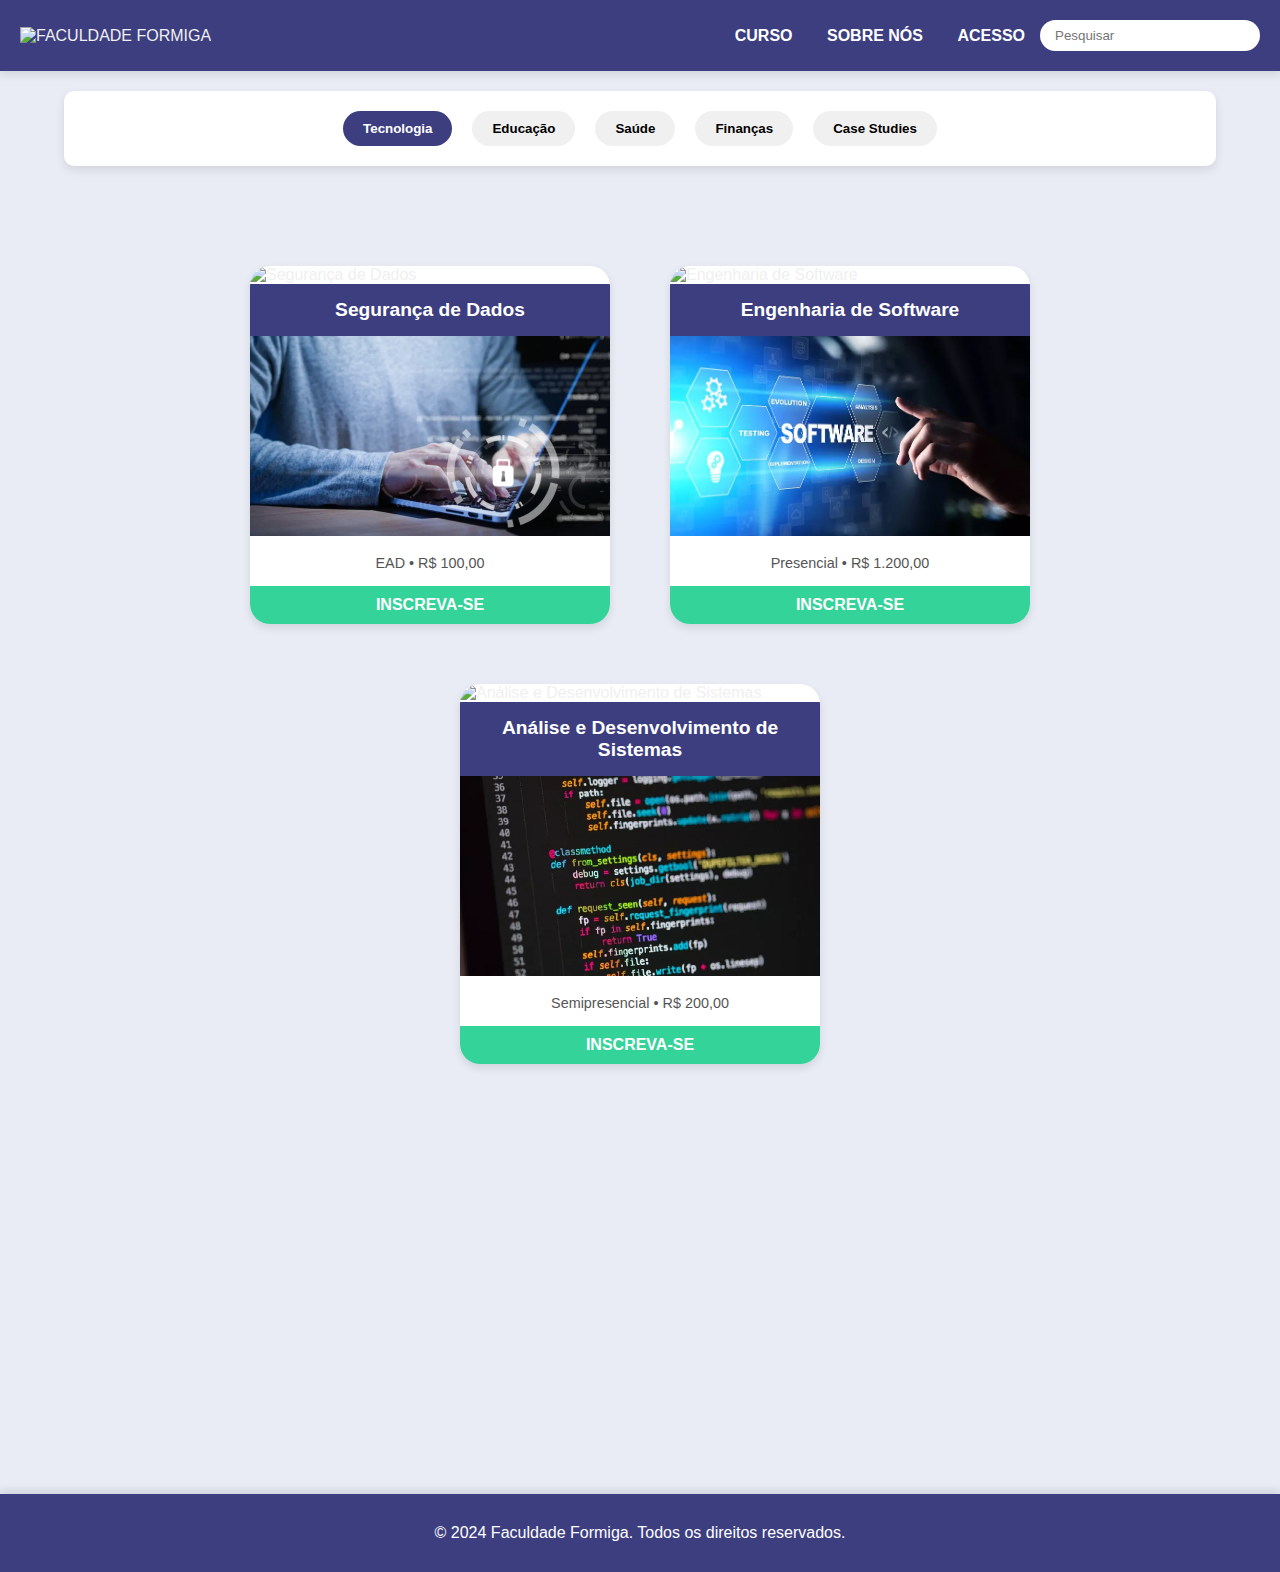
==== index.html @ 014a15ae "Add files via upload" ====
<!DOCTYPE html>
<html lang="en">
<head>
    <meta charset="UTF-8">
    <meta name="viewport" content="width=device-width, initial-scale=1.0">
    <title>Document</title>
    <link rel="stylesheet" href="style.css">
</head>
<body>
    <!DOCTYPE html>
    <html lang="pt-BR">
    <head>
        <meta charset="UTF-8">
        <meta name="viewport" content="width=device-width, initial-scale=1.0">
        <title>Faculdade Formiga</title>
        <style>
        
        </style>
    </head>
    <body>
    
        <header>
            <div>
                <img src="logo.png" alt="FACULDADE FORMIGA">
            </div>
            <nav>
                <a href="#">CURSO</a>
                <a href="#">SOBRE NÓS</a>
                <a href="#">ACESSO</a>
            </nav>
            <div class="search">
                <input type="text" placeholder="Pesquisar">
            </div>
        </header>
    
        <div class="categories">
            <button class="active">Tecnologia</button>
            <button>Educação</button>
            <button>Saúde</button>
            <button>Finanças</button>
            <button>Case Studies</button>
        </div>
    
        <div class="courses">
            <div class="course-card">
                <img src="course-1.png" alt="Segurança de Dados">
                <h3>Segurança de Dados</h3>
                <img src="segurança de dados.webp" alt="">
                <p>EAD • R$ 100,00</p>
                <a href="#" class="enroll-btn">INSCREVA-SE</a>
            </div>
            <div class="course-card">
                <img src="course-2.png" alt="Engenharia de Software">
                <h3>Engenharia de Software</h3>
                <img src="sofiter.webp" alt="">
                <p>Presencial • R$ 1.200,00</p>
                <a href="#" class="enroll-btn">INSCREVA-SE</a>
            </div>
            <div class="course-card">
                <img src="course-3.png" alt="Análise e Desenvolvimento de Sistemas">
                <h3>Análise e Desenvolvimento de Sistemas</h3>
                <img src="ANALISE-DE-SISTEMAS.webp" alt="">
                <p>Semipresencial • R$ 200,00</p>
                <a href="#" class="enroll-btn">INSCREVA-SE</a>
            </div>
        </div>
    
        <footer>
            &copy; 2024 Faculdade Formiga. Todos os direitos reservados.
        </footer>
    
    </body>
    </html>
    

</body>
</html>
---- style.css ----
* {
    margin: 0;
    padding: 0;
    box-sizing: border-box;
}

body {
    font-family: Arial, sans-serif;
    background-color: #E9ECF5; /* Fundo suave azul claro */
    color: #f0f0f0;
}

header {
    background-color: #3C3E7F;
    padding: 20px;
    display: flex;
    justify-content: space-between;
    align-items: center;
    box-shadow: 0 4px 8px rgba(0, 0, 0, 0.1);
}

header img {
    height: 50px;
}

nav {
    flex-grow: 1;
    text-align: right;
}

nav a {
    color: #fff;
    margin: 0 15px;
    text-decoration: none;
    font-weight: bold;
    transition: color 0.3s ease;
}

nav a:hover {
    color: #34D399;
}

.search input {
    padding: 8px 15px;
    border-radius: 20px;
    border: none;
    outline: none;
    width: 220px;
    transition: width 0.3s ease;
}

.search input:focus {
    width: 300px;
}

.categories {
    display: flex;
    justify-content: center;
    gap: 20px;
    padding: 20px;
    background-color: #fff;
    box-shadow: 0 4px 10px rgba(0, 0, 0, 0.1);
    border-radius: 10px;
    margin: 20px auto;
    max-width: 90%;
}

.categories button {
    padding: 10px 20px;
    border: none;
    border-radius: 20px;
    background-color: #f0f0f0;
    cursor: pointer;
    font-weight: bold;
    transition: background-color 0.3s ease, color 0.3s ease;
}

.categories button.active,
.categories button:hover {
    background-color: #3C3E7F;
    color: #fff;
}

.courses {
    display: flex;
    flex-wrap: wrap;
    justify-content: center;
    gap: 60px;
    padding: 80px;
    max-width: 1500px;
    margin: 0 auto;
}

.course-card {
    background-color: #fff;
    border-radius: 20px;
    box-shadow: 0px 4px 8px rgba(0, 0, 0, 0.1);
    overflow: hidden;
    width: 360px;
    transition: transform 0.3s ease, box-shadow 0.3s ease;
}

.course-card:hover {
    transform: translateY(-10px);
    box-shadow: 0px 8px 16px rgba(0, 0, 0, 0.2);
}

.course-card img {
    width: 100%;
    height: 200px;
    object-fit: cover;
}

.course-card h3 {
    background-color: #3C3E7F;
    color: white;
    padding: 15px;
    font-size: 1.2em;
    text-align: center;
}

.course-card p {
    padding: 15px;
    text-align: center;
    color: #555;
    font-size: 0.9em;
}

.enroll-btn {
    background-color: #34D399;
    color: white;
    padding: 10px;
    display: block;
    text-align: center;
    text-decoration: none;
    font-weight: bold;
    border-radius: 0 0 10px 10px;
    transition: background-color 0.3s ease;
}

.enroll-btn:hover {
    background-color: #2BB072;
}

.course-price {
    padding: 10px;
    font-weight: bold;
}

/* Footer */
footer {
    background-color: #3C3E7F;
    color: white;
    text-align: center;
    padding: 30px;
    margin-top: 350px;
    box-shadow: 0 -4px 8px rgba(0, 0, 0, 0.1);
}

/* Responsividade */
@media (max-width: 768px) {
    .categories {
        flex-wrap: wrap;
        gap: 10px;
    }

    .courses {
        flex-direction: column;
        align-items: center;
    }

    .course-card {
        width: 90%;
    }

    nav a {
        margin: 0 10px;
    }

    .search input {
        width: 150px;
    }





}
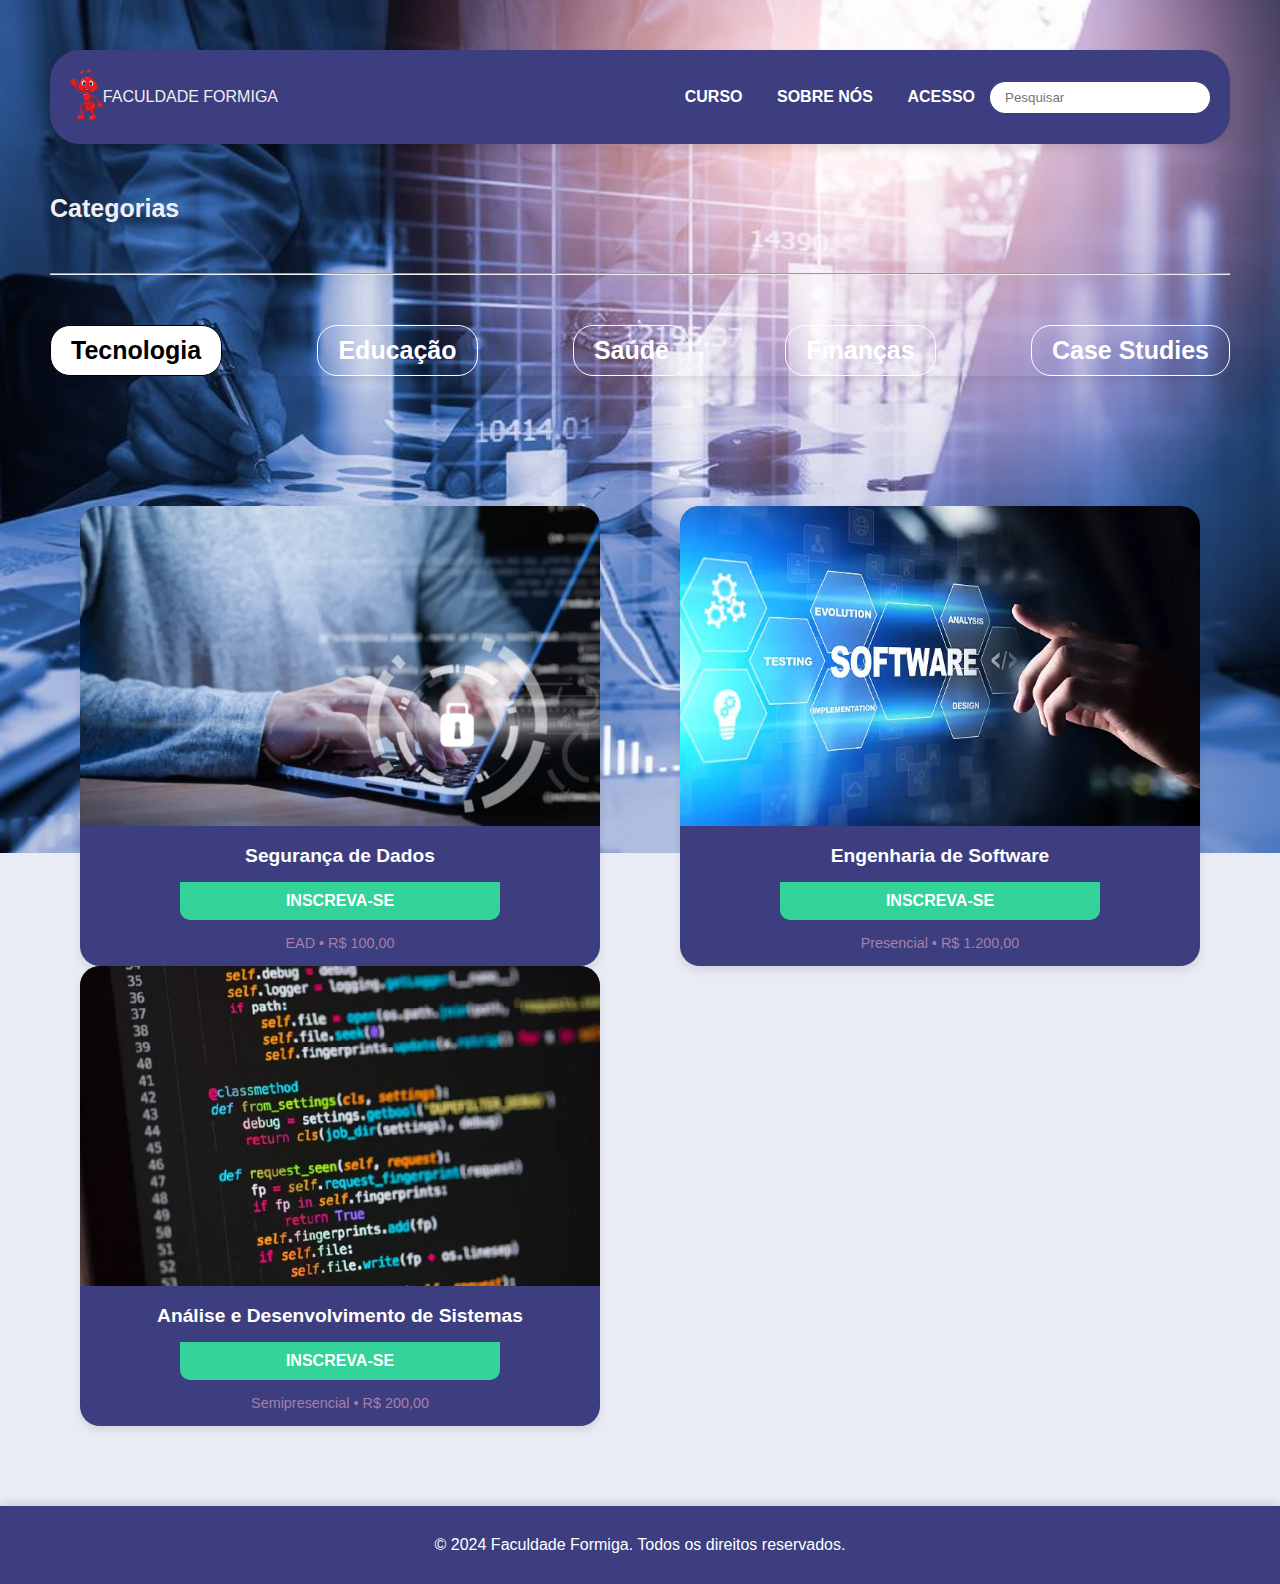
==== commit 4ffb6205: "Add files via upload" ====
--- a/index.html
+++ b/index.html
@@ -5,6 +5,7 @@
     <meta name="viewport" content="width=device-width, initial-scale=1.0">
     <title>Document</title>
     <link rel="stylesheet" href="style.css">
+    <link rel="stylesheet" href="notfound.html">
 </head>
 <body>
     <!DOCTYPE html>
@@ -21,8 +22,9 @@
     
         <header>
             <div>
-                <img src="logo.png" alt="FACULDADE FORMIGA">
+                <img src="pngtree-cute-ant-cartoon-waving-icon-white-drawing-vector-png-image_13955612-removebg-preview.png" alt="FACULDADE FORMIGA">
             </div>
+            <p>FACULDADE FORMIGA</p>
             <nav>
                 <a href="#">CURSO</a>
                 <a href="#">SOBRE NÓS</a>
@@ -32,10 +34,12 @@
                 <input type="text" placeholder="Pesquisar">
             </div>
         </header>
+        <h1 class="ss">Categorias</h1>
+        <hr>
     
         <div class="categories">
             <button class="active">Tecnologia</button>
-            <button>Educação</button>
+            <button >Educação</button>
             <button>Saúde</button>
             <button>Finanças</button>
             <button>Case Studies</button>
@@ -43,25 +47,31 @@
     
         <div class="courses">
             <div class="course-card">
-                <img src="course-1.png" alt="Segurança de Dados">
+                
+                
+                <img src="segurança de dados.webp" alt="">
                 <h3>Segurança de Dados</h3>
-                <img src="segurança de dados.webp" alt="">
+                
+                <a href="notfound.html" class="enroll-btn">INSCREVA-SE</a>
                 <p>EAD • R$ 100,00</p>
-                <a href="#" class="enroll-btn">INSCREVA-SE</a>
             </div>
             <div class="course-card">
-                <img src="course-2.png" alt="Engenharia de Software">
+                
+                
+                <img src="sofiter.webp" alt="">
                 <h3>Engenharia de Software</h3>
-                <img src="sofiter.webp" alt="">
+                
+                <a href="notfound.html" class="enroll-btn">INSCREVA-SE</a>
                 <p>Presencial • R$ 1.200,00</p>
-                <a href="#" class="enroll-btn">INSCREVA-SE</a>
             </div>
             <div class="course-card">
-                <img src="course-3.png" alt="Análise e Desenvolvimento de Sistemas">
+                
+                
+                <img src="ANALISE-DE-SISTEMAS.webp" alt="">
                 <h3>Análise e Desenvolvimento de Sistemas</h3>
-                <img src="ANALISE-DE-SISTEMAS.webp" alt="">
+                
+                <a href="notfound.html" class="enroll-btn">INSCREVA-SE</a>
                 <p>Semipresencial • R$ 200,00</p>
-                <a href="#" class="enroll-btn">INSCREVA-SE</a>
             </div>
         </div>
     
--- a/style.css
+++ b/style.css
@@ -8,6 +8,9 @@
     font-family: Arial, sans-serif;
     background-color: #E9ECF5; /* Fundo suave azul claro */
     color: #f0f0f0;
+    background-image: url(fundo.jpg);
+    background-repeat: no-repeat;
+    background-size: 100%;
 }
 
 header {
@@ -17,6 +20,8 @@
     justify-content: space-between;
     align-items: center;
     box-shadow: 0 4px 8px rgba(0, 0, 0, 0.1);
+    border-radius: 30px;
+    margin: 50px;
 }
 
 header img {
@@ -55,48 +60,52 @@
 
 .categories {
     display: flex;
-    justify-content: center;
-    gap: 20px;
-    padding: 20px;
-    background-color: #fff;
+    
+
     box-shadow: 0 4px 10px rgba(0, 0, 0, 0.1);
     border-radius: 10px;
-    margin: 20px auto;
-    max-width: 90%;
+    margin: 50px ;
+    max-width: 100%;
+    justify-content: space-between;
 }
 
 .categories button {
     padding: 10px 20px;
     border: none;
     border-radius: 20px;
-    background-color: #f0f0f0;
+    background-color: transparent;
     cursor: pointer;
     font-weight: bold;
     transition: background-color 0.3s ease, color 0.3s ease;
+    font-size: 25px;
+    border: solid 1px;
+    color: #fff;
+    
 }
 
 .categories button.active,
 .categories button:hover {
-    background-color: #3C3E7F;
-    color: #fff;
+    background-color: #fff;
+    color: black;
 }
 
 .courses {
     display: flex;
     flex-wrap: wrap;
-    justify-content: center;
-    gap: 60px;
+    justify-content: space-between;
+    
     padding: 80px;
-    max-width: 1500px;
+    /* max-width: 1500px; */
     margin: 0 auto;
 }
 
 .course-card {
-    background-color: #fff;
+    background-color: #3C3E7F;
     border-radius: 20px;
     box-shadow: 0px 4px 8px rgba(0, 0, 0, 0.1);
     overflow: hidden;
-    width: 360px;
+    width: 520px;
+    
     transition: transform 0.3s ease, box-shadow 0.3s ease;
 }
 
@@ -107,12 +116,12 @@
 
 .course-card img {
     width: 100%;
-    height: 200px;
+    height: 320px;
     object-fit: cover;
 }
 
 .course-card h3 {
-    background-color: #3C3E7F;
+    
     color: white;
     padding: 15px;
     font-size: 1.2em;
@@ -122,7 +131,7 @@
 .course-card p {
     padding: 15px;
     text-align: center;
-    color: #555;
+    color: rgb(168, 127, 168);
     font-size: 0.9em;
 }
 
@@ -136,6 +145,7 @@
     font-weight: bold;
     border-radius: 0 0 10px 10px;
     transition: background-color 0.3s ease;
+    margin: 0 100px;
 }
 
 .enroll-btn:hover {
@@ -153,8 +163,8 @@
     color: white;
     text-align: center;
     padding: 30px;
-    margin-top: 350px;
     box-shadow: 0 -4px 8px rgba(0, 0, 0, 0.1);
+    
 }
 
 /* Responsividade */
@@ -185,4 +195,14 @@
 
 
 
+}
+
+.ss{
+    margin: 50px;
+    font-size: 25px;
+}
+
+hr{
+    margin: 50px;
+    
 }